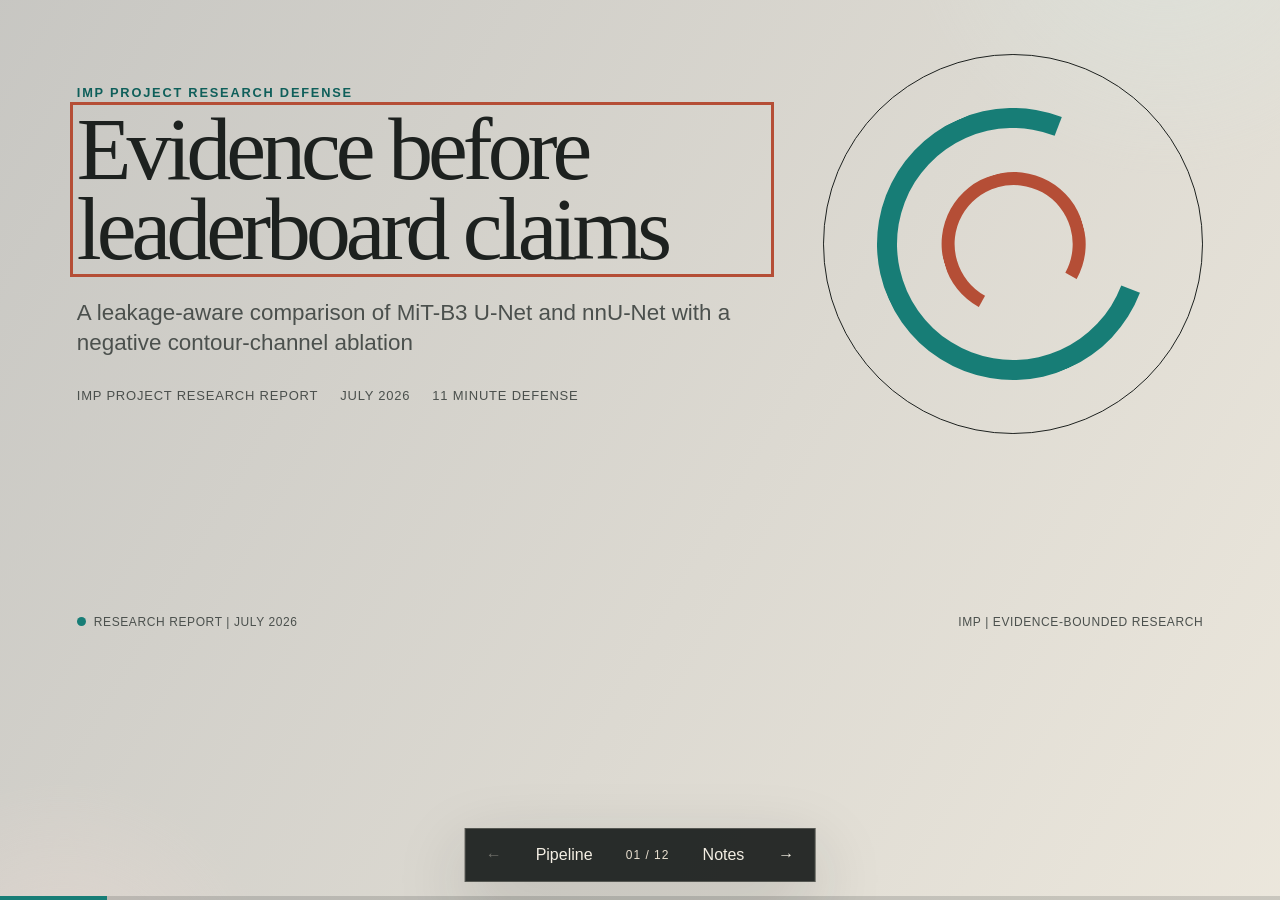
==== outputs/imp-lesion-evidence-defense.html @ 53a2aead "build(deck): package portable presentation" ====
<!doctype html>
<html lang="en">
<head>
  <meta charset="utf-8">
  <meta name="viewport" content="width=device-width, initial-scale=1, viewport-fit=cover">
  <meta name="theme-color" content="#1d211f">
  <meta name="description" content="Interactive evidence-first research defense for robust skin lesion segmentation.">
  <title>Evidence Before Leaderboards</title>
  <style>
:root {
  --ivory: #f4efe4;
  --ivory-deep: #e8dfcf;
  --ink: #1d211f;
  --ink-soft: #4b504d;
  --teal: #177d76;
  --teal-deep: #0f5f5a;
  --teal-pale: #dce9e3;
  --rust: #b54e36;
  --rust-deep: #823522;
  --rust-pale: #f0dcd5;
  --sage: #dde7df;
  --sand: #d8cfbf;
  --line: #c8bfae;
  --white: #fffdf8;
  --shadow: 0 24px 70px rgba(29, 33, 31, 0.18);
  --ease: cubic-bezier(0.22, 1, 0.36, 1);
  --duration: 520ms;
  --headline: Georgia, "Times New Roman", serif;
  --body: "Trebuchet MS", Verdana, sans-serif;
}

* {
  box-sizing: border-box;
}

[hidden] {
  display: none !important;
}

html,
body {
  margin: 0;
  min-height: 100%;
  background: #171a18;
  color: var(--ink);
  font-family: var(--body);
}

body {
  min-height: 100vh;
  overflow: hidden;
}

button,
a {
  font: inherit;
}

button:focus-visible,
a:focus-visible,
[tabindex="-1"]:focus-visible {
  outline: 3px solid var(--rust);
  outline-offset: 4px;
}

.skip-link {
  position: fixed;
  z-index: 100;
  top: 12px;
  left: 12px;
  transform: translateY(-180%);
  padding: 10px 16px;
  background: var(--white);
  color: var(--ink);
  border: 1px solid var(--ink);
}

.skip-link:focus {
  transform: translateY(0);
}

.deck {
  position: relative;
  width: 100vw;
  height: 100vh;
  overflow: hidden;
  background:
    linear-gradient(120deg, rgba(255, 253, 248, 0.76), rgba(244, 239, 228, 0.96)),
    repeating-linear-gradient(0deg, transparent 0 31px, rgba(29, 33, 31, 0.025) 31px 32px);
}

.ambient {
  position: absolute;
  border-radius: 50%;
  filter: blur(1px);
  opacity: 0.42;
  pointer-events: none;
}

.ambient-a {
  width: 42vw;
  height: 42vw;
  top: -28vw;
  right: -12vw;
  background: radial-gradient(circle, var(--teal-pale), transparent 70%);
}

.ambient-b {
  width: 34vw;
  height: 34vw;
  bottom: -24vw;
  left: -12vw;
  background: radial-gradient(circle, var(--rust-pale), transparent 70%);
}

.slides {
  position: absolute;
  inset: 0;
}

.slide {
  position: absolute;
  inset: 0;
  display: grid;
  grid-template-rows: auto 1fr auto;
  gap: clamp(12px, 2vh, 24px);
  padding: clamp(34px, 6vh, 76px) clamp(34px, 6vw, 96px) clamp(76px, 10vh, 112px);
  opacity: 0;
  visibility: hidden;
  transform: translate3d(4.5%, 0, 0) scale(0.988);
  transition:
    opacity calc(var(--duration) * 0.8) ease,
    transform var(--duration) var(--ease),
    visibility 0s linear var(--duration);
  pointer-events: none;
}

.slide.is-before {
  transform: translate3d(-4.5%, 0, 0) scale(0.988);
}

.slide.is-active {
  opacity: 1;
  visibility: visible;
  transform: translate3d(0, 0, 0) scale(1);
  transition-delay: 0s;
  pointer-events: auto;
}

.slide.is-focus-entry .detail-stage {
  animation: focus-in var(--duration) var(--ease) both;
}

@keyframes focus-in {
  from {
    opacity: 0;
    transform: translate3d(var(--focus-offset, -18%), 6%, 0) scale(0.68);
    transform-origin: var(--focus-origin, 15% 50%);
  }
  to {
    opacity: 1;
    transform: none;
  }
}

.slide-header {
  display: grid;
  grid-template-columns: minmax(0, 1fr) auto;
  align-items: start;
  gap: 32px;
  border-top: 2px solid var(--ink);
  padding-top: 12px;
}

.kicker {
  margin: 0 0 9px;
  color: var(--teal-deep);
  font-size: clamp(11px, 1vw, 15px);
  font-weight: 800;
  letter-spacing: 0.14em;
  text-transform: uppercase;
}

.slide-title {
  margin: 0;
  max-width: 1040px;
  font-family: var(--headline);
  font-size: clamp(31px, 4.15vw, 62px);
  font-weight: 500;
  line-height: 0.99;
  letter-spacing: -0.035em;
  text-wrap: balance;
}

.slide-number {
  color: var(--ink-soft);
  font-family: var(--headline);
  font-size: 18px;
  font-style: italic;
}

.slide-content {
  min-height: 0;
  display: grid;
  align-items: center;
}

.claim {
  margin: 0;
  max-width: 960px;
  font-family: var(--headline);
  font-size: clamp(21px, 2.3vw, 34px);
  line-height: 1.24;
  text-wrap: balance;
}

.body-list {
  display: grid;
  gap: 12px;
  margin: 24px 0 0;
  padding: 0;
  list-style: none;
  max-width: 980px;
}

.body-list li {
  position: relative;
  padding-left: 25px;
  color: var(--ink-soft);
  font-size: clamp(15px, 1.42vw, 21px);
  line-height: 1.38;
}

.body-list li::before {
  content: "";
  position: absolute;
  left: 0;
  top: 0.62em;
  width: 13px;
  height: 2px;
  background: var(--teal);
}

.slide-footer {
  display: flex;
  align-items: center;
  justify-content: space-between;
  gap: 24px;
  min-height: 28px;
  color: var(--ink-soft);
  font-size: 12px;
  letter-spacing: 0.05em;
  text-transform: uppercase;
}

.evidence-label {
  display: inline-flex;
  gap: 8px;
  align-items: center;
}

.evidence-label::before {
  content: "";
  width: 9px;
  height: 9px;
  background: var(--teal);
  border-radius: 50%;
}

.non-clinical {
  color: var(--rust-deep);
  font-weight: 800;
}

.split-layout {
  display: grid;
  grid-template-columns: minmax(0, 0.9fr) minmax(380px, 1.1fr);
  gap: clamp(28px, 5vw, 76px);
  align-items: center;
  min-height: 0;
}

.metric-grid {
  display: grid;
  grid-template-columns: repeat(2, minmax(0, 1fr));
  gap: 13px 24px;
}

.metric {
  border-top: 1px solid var(--line);
  padding-top: 10px;
}

.metric-value {
  display: block;
  font-family: var(--headline);
  font-size: clamp(34px, 4.6vw, 68px);
  line-height: 1;
  letter-spacing: -0.04em;
}

.metric-label {
  display: block;
  margin-top: 6px;
  color: var(--ink-soft);
  font-size: 13px;
  line-height: 1.2;
}

.metric.metric-negative .metric-value,
.metric.metric-negative .metric-label {
  color: var(--rust-deep);
}

.title-stage {
  display: grid;
  grid-template-columns: 1fr minmax(280px, 0.55fr);
  gap: 56px;
  align-items: center;
}

.title-lockup h1 {
  margin: 0;
  max-width: 900px;
  font-family: var(--headline);
  font-size: clamp(50px, 7vw, 104px);
  font-weight: 500;
  line-height: 0.9;
  letter-spacing: -0.055em;
  text-wrap: balance;
}

.title-lockup .title-subtitle {
  max-width: 780px;
  margin: 28px 0 0;
  color: var(--ink-soft);
  font-size: clamp(17px, 1.75vw, 25px);
  line-height: 1.35;
}

.title-mark {
  position: relative;
  aspect-ratio: 1;
  border: 1px solid var(--ink);
  border-radius: 50%;
}

.title-mark::before,
.title-mark::after {
  content: "";
  position: absolute;
  inset: 14%;
  border: 20px solid var(--teal);
  border-right-color: transparent;
  border-radius: 50%;
  transform: rotate(-24deg);
}

.title-mark::after {
  inset: 31%;
  border-width: 13px;
  border-color: var(--rust) transparent var(--rust) var(--rust);
  transform: rotate(74deg);
}

.title-meta {
  margin-top: 30px;
  display: flex;
  gap: 22px;
  color: var(--ink-soft);
  font-size: 13px;
  letter-spacing: 0.06em;
  text-transform: uppercase;
}

.contamination-stage {
  display: grid;
  grid-template-columns: minmax(0, 1fr) minmax(360px, 0.8fr);
  gap: 60px;
  align-items: center;
}

.contamination-map {
  position: relative;
  min-height: 290px;
  border: 1px solid var(--line);
  background:
    linear-gradient(135deg, transparent 48%, var(--rust) 48% 51%, transparent 51%),
    rgba(255, 253, 248, 0.45);
}

.contamination-map span {
  position: absolute;
  padding: 8px 12px;
  background: var(--rust-pale);
  color: var(--rust-deep);
  font-size: 13px;
  font-weight: 800;
}

.contamination-map span:nth-child(1) { top: 14%; left: 9%; }
.contamination-map span:nth-child(2) { top: 44%; left: 61%; }
.contamination-map span:nth-child(3) { top: 72%; left: 27%; }

.question-stage {
  display: grid;
  grid-template-columns: 1fr 1fr;
  gap: 48px;
  align-items: stretch;
}

.question-column {
  padding: 26px 0;
  border-top: 5px solid var(--teal);
  border-bottom: 1px solid var(--line);
}

.question-column:last-child {
  border-top-color: var(--rust);
}

.question-index {
  display: block;
  margin-bottom: 18px;
  font-family: var(--headline);
  font-size: 42px;
  font-style: italic;
}

.question-column p {
  margin: 0;
  font-family: var(--headline);
  font-size: clamp(22px, 2.3vw, 34px);
  line-height: 1.25;
}

.pipeline-stage {
  display: grid;
  align-content: center;
  gap: 36px;
}

.pipeline-intro {
  display: flex;
  justify-content: space-between;
  gap: 30px;
  align-items: end;
}

.pipeline-intro .claim {
  max-width: 850px;
}

.pipeline-hint {
  color: var(--ink-soft);
  font-size: 13px;
  white-space: nowrap;
}

.pipeline-nodes,
.pipeline-breadcrumb {
  display: grid;
  grid-template-columns: repeat(6, minmax(0, 1fr));
  align-items: stretch;
  gap: 0;
}

.pipeline-node,
.breadcrumb-node {
  position: relative;
  min-height: 136px;
  padding: 22px 17px;
  border: 0;
  border-top: 2px solid var(--ink);
  border-bottom: 1px solid var(--line);
  background: transparent;
  color: var(--ink);
  text-align: left;
  cursor: pointer;
  transition: background 220ms ease, color 220ms ease, transform 220ms var(--ease);
}

.pipeline-node:not(:last-child)::after,
.breadcrumb-node:not(:last-child)::after {
  content: "→";
  position: absolute;
  right: -10px;
  top: 50%;
  z-index: 2;
  transform: translateY(-50%);
  width: 20px;
  text-align: center;
  color: var(--ink-soft);
}

.pipeline-node:hover,
.pipeline-node:focus-visible {
  z-index: 3;
  background: var(--ink);
  color: var(--ivory);
  transform: translateY(-7px);
}

.node-index {
  display: block;
  margin-bottom: 26px;
  font-family: var(--headline);
  font-size: 18px;
  font-style: italic;
}

.node-label {
  display: block;
  font-size: clamp(13px, 1.2vw, 17px);
  font-weight: 800;
  line-height: 1.12;
}

.detail-stage {
  display: grid;
  grid-template-rows: auto 1fr;
  gap: 26px;
  min-height: 0;
}

.pipeline-breadcrumb {
  border-bottom: 1px solid var(--line);
}

.breadcrumb-node {
  min-height: 54px;
  padding: 10px 9px;
  border: 0;
  color: var(--ink-soft);
  font-size: 11px;
  font-weight: 700;
  cursor: default;
}

.breadcrumb-node.is-current {
  background: var(--ink);
  color: var(--ivory);
}

.back-pipeline {
  position: absolute;
  right: clamp(34px, 6vw, 96px);
  bottom: clamp(75px, 9vh, 102px);
  z-index: 5;
  padding: 9px 13px;
  border: 1px solid var(--ink);
  background: var(--ivory);
  color: var(--ink);
  cursor: pointer;
}

.back-pipeline:hover {
  background: var(--ink);
  color: var(--ivory);
}

.system-comparison {
  display: grid;
  grid-template-columns: 1fr 1fr;
  gap: 38px;
}

.system-lane {
  padding: 24px 0;
  border-top: 4px solid var(--teal);
}

.system-lane:last-child {
  border-top-color: var(--ink);
}

.system-lane h3 {
  margin: 0 0 17px;
  font-family: var(--headline);
  font-size: clamp(25px, 2.5vw, 37px);
  font-weight: 500;
}

.system-lane p {
  margin: 0;
  color: var(--ink-soft);
  font-size: clamp(15px, 1.35vw, 20px);
  line-height: 1.42;
}

.comparison-bars {
  display: grid;
  gap: 18px;
}

.comparison-row {
  display: grid;
  grid-template-columns: 170px 1fr 84px;
  gap: 16px;
  align-items: center;
}

.comparison-label,
.comparison-value {
  font-size: 14px;
  font-weight: 800;
}

.comparison-value {
  text-align: right;
  font-family: var(--headline);
  font-size: 24px;
}

.bar-track {
  height: 18px;
  background: var(--ivory-deep);
}

.bar-fill {
  height: 100%;
  background: var(--teal);
}

.bar-fill.is-dark {
  background: var(--ink);
}

.ablation-lanes {
  display: grid;
  grid-template-columns: 1fr 1fr;
  gap: 38px;
}

.ablation-lane {
  position: relative;
  min-height: 210px;
  padding: 26px;
  border: 1px solid var(--line);
  background: rgba(255, 253, 248, 0.44);
}

.ablation-lane.candidate {
  border-color: var(--rust);
}

.ablation-lane .channel {
  display: inline-block;
  margin: 8px 6px 0 0;
  padding: 8px 11px;
  background: var(--sage);
  font-size: 12px;
  font-weight: 800;
}

.ablation-lane.candidate .channel:last-child {
  background: var(--rust-pale);
  color: var(--rust-deep);
}

.figure-stage {
  display: grid;
  grid-template-columns: minmax(0, 1.35fr) minmax(320px, 0.65fr);
  gap: 40px;
  align-items: center;
  min-height: 0;
}

.figure-stage img {
  width: 100%;
  max-height: 49vh;
  object-fit: contain;
  background: #fff;
  border: 1px solid var(--line);
}

.figure-caption {
  display: grid;
  gap: 18px;
}

.figure-caption .claim {
  font-size: clamp(20px, 2vw, 30px);
}

.demo-stage img {
  max-height: 47vh;
}

.demo-action {
  display: inline-flex;
  align-items: center;
  justify-content: center;
  width: fit-content;
  margin-top: 10px;
  padding: 13px 18px;
  border: 1px solid var(--ink);
  background: var(--ink);
  color: var(--ivory);
  text-decoration: none;
  font-weight: 800;
}

.demo-action:hover {
  background: var(--teal-deep);
}

.hash-chain {
  display: grid;
  grid-template-columns: repeat(4, 1fr);
  gap: 18px;
  align-items: center;
}

.hash-step {
  position: relative;
  min-height: 125px;
  padding: 20px 16px;
  border-top: 4px solid var(--teal);
  background: rgba(255, 253, 248, 0.52);
}

.hash-step:not(:last-child)::after {
  content: "→";
  position: absolute;
  top: 43%;
  right: -18px;
  z-index: 2;
  font-size: 24px;
}

.hash-step strong {
  display: block;
  margin-bottom: 10px;
  font-family: var(--headline);
  font-size: 22px;
}

.hash-step span {
  color: var(--ink-soft);
  font-size: 13px;
  line-height: 1.35;
}

.conclusion-stage {
  display: grid;
  grid-template-columns: 1.1fr 0.9fr;
  gap: 60px;
  align-items: center;
}

.conclusion-stage .claim {
  font-size: clamp(28px, 3.7vw, 54px);
  line-height: 1.1;
}

.takeaway-list {
  border-left: 5px solid var(--rust);
  padding-left: 28px;
}

.takeaway-list li::before {
  background: var(--rust);
}

.controls {
  position: fixed;
  z-index: 30;
  left: 50%;
  bottom: 18px;
  transform: translateX(-50%);
  display: flex;
  align-items: center;
  gap: 8px;
  padding: 7px;
  border: 1px solid rgba(244, 239, 228, 0.22);
  background: rgba(29, 33, 31, 0.94);
  box-shadow: var(--shadow);
}

.control-button {
  min-width: 42px;
  min-height: 38px;
  border: 1px solid transparent;
  background: transparent;
  color: var(--ivory);
  cursor: pointer;
}

.control-button-wide {
  padding-inline: 12px;
}

.control-button:hover:not(:disabled),
.control-button:focus-visible {
  border-color: var(--ivory);
}

.control-button:disabled {
  opacity: 0.34;
  cursor: not-allowed;
}

.counter {
  min-width: 68px;
  color: var(--ivory-deep);
  text-align: center;
  font-size: 12px;
  letter-spacing: 0.08em;
}

.progress {
  position: fixed;
  z-index: 31;
  left: 0;
  right: 0;
  bottom: 0;
  height: 4px;
  background: rgba(29, 33, 31, 0.16);
}

.progress span {
  display: block;
  width: 0;
  height: 100%;
  background: var(--teal);
  transition: width 320ms var(--ease);
}

.notes-panel {
  position: fixed;
  z-index: 60;
  top: 0;
  right: 0;
  width: min(430px, 92vw);
  height: 100vh;
  overflow: auto;
  padding: 24px 28px;
  background: var(--ink);
  color: var(--ivory);
  box-shadow: -28px 0 70px rgba(0, 0, 0, 0.3);
}

.notes-header {
  display: flex;
  justify-content: space-between;
  align-items: center;
  padding-bottom: 16px;
  border-bottom: 1px solid rgba(244, 239, 228, 0.3);
  font-family: var(--headline);
  font-size: 24px;
}

.notes-header button {
  border: 1px solid var(--ivory);
  background: transparent;
  color: var(--ivory);
  padding: 7px 10px;
  cursor: pointer;
}

.notes-panel ol {
  display: grid;
  gap: 14px;
  padding-left: 21px;
  font-size: 16px;
  line-height: 1.48;
}

.load-error {
  position: fixed;
  z-index: 100;
  inset: 50% auto auto 50%;
  transform: translate(-50%, -50%);
  display: grid;
  gap: 8px;
  width: min(520px, 88vw);
  padding: 28px;
  border: 2px solid var(--rust);
  background: var(--ivory);
  box-shadow: var(--shadow);
}

@media (max-width: 860px) {
  body {
    overflow: auto;
  }

  .deck {
    min-height: 100svh;
    height: auto;
  }

  .slides {
    position: relative;
    min-height: 100svh;
  }

  .slide {
    position: absolute;
    min-height: 100svh;
    overflow-y: auto;
    padding: 24px 22px 96px;
  }

  .slide-header {
    grid-template-columns: 1fr;
    gap: 8px;
  }

  .slide-number {
    display: none;
  }

  .slide-title {
    font-size: clamp(30px, 9vw, 47px);
  }

  .split-layout,
  .title-stage,
  .contamination-stage,
  .question-stage,
  .figure-stage,
  .conclusion-stage {
    grid-template-columns: 1fr;
    gap: 25px;
  }

  .title-mark {
    display: none;
  }

  .title-lockup h1 {
    font-size: clamp(48px, 15vw, 76px);
  }

  .title-meta {
    flex-wrap: wrap;
  }

  .metric-grid {
    grid-template-columns: 1fr 1fr;
  }

  .pipeline-nodes {
    grid-template-columns: 1fr 1fr;
    gap: 10px;
  }

  .pipeline-node {
    min-height: 108px;
    border: 1px solid var(--line);
  }

  .pipeline-node::after,
  .breadcrumb-node::after {
    display: none;
  }

  .pipeline-intro {
    display: block;
  }

  .pipeline-hint {
    margin-top: 12px;
    white-space: normal;
  }

  .pipeline-breadcrumb {
    grid-template-columns: repeat(3, 1fr);
  }

  .breadcrumb-node {
    border-bottom: 1px solid var(--line);
  }

  .system-comparison,
  .ablation-lanes,
  .hash-chain {
    grid-template-columns: 1fr;
    gap: 16px;
  }

  .hash-step::after {
    display: none;
  }

  .figure-stage img,
  .demo-stage img {
    max-height: 38vh;
  }

  .back-pipeline {
    position: static;
    width: fit-content;
    margin-top: 12px;
  }

  .slide-footer {
    align-items: start;
    flex-direction: column;
    gap: 7px;
  }

  .controls {
    width: calc(100vw - 24px);
    justify-content: space-between;
  }
}

@media (max-height: 700px) and (min-width: 861px) {
  .slide {
    padding-top: 28px;
    padding-bottom: 82px;
  }

  .slide-title {
    font-size: clamp(29px, 3.6vw, 50px);
  }

  .figure-stage img,
  .demo-stage img {
    max-height: 43vh;
  }
}

@media (prefers-reduced-motion: reduce) {
  *,
  *::before,
  *::after {
    scroll-behavior: auto !important;
    animation-duration: 1ms !important;
    animation-iteration-count: 1 !important;
    transition-duration: 1ms !important;
  }

  .slide,
  .slide.is-before {
    transform: none;
  }
}

@media print {
  body {
    overflow: visible;
    background: white;
  }

  .deck,
  .slides {
    position: static;
    width: auto;
    height: auto;
    overflow: visible;
  }

  .slide,
  .slide.is-active,
  .slide.is-before {
    position: relative;
    width: 13.333in;
    height: 7.5in;
    page-break-after: always;
    opacity: 1;
    visibility: visible;
    transform: none;
    pointer-events: auto;
  }

  .controls,
  .progress,
  .notes-panel,
  .back-pipeline,
  .ambient {
    display: none !important;
  }
}

</style>
</head>
<body>
  <a class="skip-link" href="#deck">Skip to presentation</a>
  <main id="deck" class="deck" aria-live="polite" aria-busy="true">
    <div class="ambient ambient-a" aria-hidden="true"></div>
    <div class="ambient ambient-b" aria-hidden="true"></div>
    <div id="slides" class="slides"></div>

    <nav class="controls" aria-label="Presentation controls">
      <button id="previous" class="control-button" type="button" aria-label="Previous slide">←</button>
      <button id="pipeline" class="control-button control-button-wide" type="button">Pipeline</button>
      <span id="counter" class="counter" aria-label="Current slide">01 / 12</span>
      <button id="notes-toggle" class="control-button control-button-wide" type="button" aria-expanded="false">Notes</button>
      <button id="next" class="control-button" type="button" aria-label="Next slide">→</button>
    </nav>

    <div class="progress" aria-hidden="true"><span id="progress-bar"></span></div>
  </main>

  <aside id="notes-panel" class="notes-panel" aria-label="Speaker notes" hidden>
    <div class="notes-header">
      <span>Speaker notes</span>
      <button id="notes-close" type="button">Close</button>
    </div>
    <ol id="notes-list"></ol>
  </aside>

  <div id="load-error" class="load-error" role="alert" hidden>
    <strong>Deck could not load.</strong>
    <span>Serve this directory over HTTP so the evidence contract can be read.</span>
  </div>

  <script>
"use strict";

const state = {
  content: null,
  slides: [],
  currentIndex: 0,
  notesOpen: false,
  focusNode: null,
};

const slidesRoot = document.getElementById("slides");
const deckRoot = document.getElementById("deck");
const previousButton = document.getElementById("previous");
const nextButton = document.getElementById("next");
const pipelineButton = document.getElementById("pipeline");
const notesToggle = document.getElementById("notes-toggle");
const notesClose = document.getElementById("notes-close");
const notesPanel = document.getElementById("notes-panel");
const notesList = document.getElementById("notes-list");
const counter = document.getElementById("counter");
const progressBar = document.getElementById("progress-bar");
const loadError = document.getElementById("load-error");

function element(tag, className, text) {
  const node = document.createElement(tag);
  if (className) node.className = className;
  if (text !== undefined) node.textContent = text;
  return node;
}

function appendBodyList(parent, items, className = "body-list") {
  const list = element("ul", className);
  for (const item of items || []) {
    list.append(element("li", "", item));
  }
  parent.append(list);
  return list;
}

function appendClaimAndBody(parent, slideData) {
  parent.append(element("p", "claim", slideData.claim));
  appendBodyList(parent, slideData.body);
}

function metricTone(value) {
  return String(value).startsWith("-") ? " metric-negative" : "";
}

function createMetricGrid(metrics) {
  const grid = element("div", "metric-grid");
  for (const metric of metrics || []) {
    const item = element("div", `metric${metricTone(metric.value)}`);
    item.append(element("span", "metric-value", metric.value));
    item.append(element("span", "metric-label", metric.label));
    grid.append(item);
  }
  return grid;
}

function createHeader(slideData, index) {
  const header = element("header", "slide-header");
  const titleGroup = element("div", "");
  titleGroup.append(element("p", "kicker", slideData.kicker));
  const title = element("h2", "slide-title", slideData.title);
  title.id = `${slideData.id}-title`;
  title.tabIndex = -1;
  titleGroup.append(title);
  header.append(titleGroup);
  header.append(element("span", "slide-number", String(index + 1).padStart(2, "0")));
  return header;
}

function createFooter(slideData) {
  const footer = element("footer", "slide-footer");
  footer.append(element("span", "evidence-label", slideData.evidence_label));
  const notice = slideData.id === "s10-demo"
    ? state.content.meta.non_clinical_notice
    : "IMP | evidence-bounded research";
  footer.append(element("span", slideData.id === "s10-demo" ? "non-clinical" : "", notice));
  return footer;
}

function pipelineCurrentIds(slideId) {
  const direct = state.content.pipeline
    .filter((node) => node.target === slideId)
    .map((node) => node.id);
  if (slideId === "s09-negative-result") return ["loop206-ablation"];
  return direct;
}

function createBreadcrumb(slideId) {
  const currentIds = new Set(pipelineCurrentIds(slideId));
  const breadcrumb = element("div", "pipeline-breadcrumb");
  breadcrumb.setAttribute("aria-label", "Pipeline position");
  state.content.pipeline.forEach((node, index) => {
    const item = element(
      "span",
      `breadcrumb-node${currentIds.has(node.id) ? " is-current" : ""}`,
      `${String(index + 1).padStart(2, "0")} ${node.label}`,
    );
    breadcrumb.append(item);
  });
  return breadcrumb;
}

function createBackButton() {
  const button = element("button", "back-pipeline", "Back to Pipeline");
  button.type = "button";
  button.addEventListener("click", () => goToId("s04-pipeline"));
  return button;
}

function createTitleStage(slideData) {
  const stage = element("div", "title-stage");
  const lockup = element("div", "title-lockup");
  lockup.append(element("p", "kicker", slideData.kicker));
  const title = element("h1", "", slideData.title);
  title.id = `${slideData.id}-title`;
  title.tabIndex = -1;
  lockup.append(title);
  lockup.append(element("p", "title-subtitle", state.content.meta.subtitle));
  const meta = element("div", "title-meta");
  meta.append(element("span", "", state.content.meta.author));
  meta.append(element("span", "", state.content.meta.date));
  meta.append(element("span", "", `${state.content.meta.duration_minutes} minute defense`));
  lockup.append(meta);
  stage.append(lockup);
  stage.append(element("div", "title-mark"));
  return stage;
}

function createContaminationStage(slideData) {
  const stage = element("div", "contamination-stage");
  const copy = element("div", "");
  appendClaimAndBody(copy, slideData);
  copy.append(createMetricGrid(slideData.metrics));
  const map = element("div", "contamination-map");
  map.setAttribute("aria-label", "Legacy split boundaries crossed by identities");
  map.append(element("span", "", "patient A"));
  map.append(element("span", "", "patient B"));
  map.append(element("span", "", "patient C"));
  stage.append(copy, map);
  return stage;
}

function createQuestionStage(slideData) {
  const stage = element("div", "question-stage");
  const questions = [slideData.body[0], slideData.body[1]];
  questions.forEach((question, index) => {
    const column = element("section", "question-column");
    column.append(element("span", "question-index", `0${index + 1}`));
    column.append(element("p", "", question.replace(/^RQ\d:\s*/, "")));
    stage.append(column);
  });
  return stage;
}

function createPipelineStage(slideData) {
  const stage = element("div", "pipeline-stage");
  const intro = element("div", "pipeline-intro");
  intro.append(element("p", "claim", slideData.claim));
  intro.append(element("span", "pipeline-hint", "Click a module | Esc returns here"));
  stage.append(intro);

  const nodes = element("div", "pipeline-nodes");
  state.content.pipeline.forEach((node, index) => {
    const button = element("button", "pipeline-node");
    button.type = "button";
    button.dataset.target = node.target;
    button.dataset.node = node.id;
    button.setAttribute("aria-label", `Open ${node.label} detail`);
    button.append(element("span", "node-index", String(index + 1).padStart(2, "0")));
    button.append(element("span", "node-label", node.label));
    button.addEventListener("click", () => {
      state.focusNode = node.id;
      goToId(node.target, { focusNode: node.id });
    });
    nodes.append(button);
  });
  stage.append(nodes);
  return stage;
}

function createDataStage(slideData) {
  const stage = element("div", "split-layout");
  const copy = element("div", "");
  appendClaimAndBody(copy, slideData);
  stage.append(copy, createMetricGrid(slideData.metrics));
  return stage;
}

function createModelsStage(slideData) {
  const stage = element("div", "detail-stage");
  stage.append(createBreadcrumb(slideData.id));
  const comparison = element("div", "system-comparison");
  const systems = [
    {
      title: "IMP - MiT-B3 U-Net",
      text: "384x384 | CLAHE + percentile stretch + median filter | fixed U-Net decoder",
    },
    {
      title: "nnU-Net v2",
      text: "256x256 | raw RGB | self-configuring plans, augmentation, loss, and inference",
    },
  ];
  systems.forEach((system) => {
    const lane = element("section", "system-lane");
    lane.append(element("h3", "", system.title));
    lane.append(element("p", "", system.text));
    comparison.append(lane);
  });
  stage.append(comparison);
  return stage;
}

function createValidationStage(slideData) {
  const stage = element("div", "detail-stage");
  stage.append(createBreadcrumb(slideData.id));
  const layout = element("div", "split-layout");
  const copy = element("div", "");
  appendClaimAndBody(copy, slideData);
  const bars = element("div", "comparison-bars");
  const rows = [
    ["MiT-B3 Dice", 0.8959, false],
    ["nnU-Net Dice", 0.9019, true],
    ["MiT-B3 BF1", 0.4145, false],
    ["nnU-Net BF1", 0.4369, true],
  ];
  rows.forEach(([label, value, dark]) => {
    const row = element("div", "comparison-row");
    row.append(element("span", "comparison-label", label));
    const track = element("div", "bar-track");
    const fill = element("div", `bar-fill${dark ? " is-dark" : ""}`);
    fill.style.width = `${Math.max(12, Number(value) * 100)}%`;
    track.append(fill);
    row.append(track, element("span", "comparison-value", Number(value).toFixed(4)));
    bars.append(row);
  });
  layout.append(copy, bars);
  stage.append(layout);
  return stage;
}

function createAblationStage(slideData) {
  const stage = element("div", "detail-stage");
  stage.append(createBreadcrumb(slideData.id));
  const layout = element("div", "split-layout");
  const copy = element("div", "");
  appendClaimAndBody(copy, slideData);
  const lanes = element("div", "ablation-lanes");
  const specs = [
    ["Zero-channel control", ["R", "G", "B", "0"], false],
    ["Contour-channel candidate", ["R", "G", "B", "locked contour"], true],
  ];
  specs.forEach(([label, channels, candidate]) => {
    const lane = element("section", `ablation-lane${candidate ? " candidate" : ""}`);
    lane.append(element("h3", "", label));
    for (const channel of channels) lane.append(element("span", "channel", channel));
    lanes.append(lane);
  });
  layout.append(copy, lanes);
  stage.append(layout);
  return stage;
}

function createNegativeStage(slideData) {
  const stage = element("div", "detail-stage");
  stage.append(createBreadcrumb(slideData.id));
  const figure = element("div", "figure-stage");
  const image = element("img", "");
  image.src = "[data-uri]";
  image.alt = "Loop206 candidate-minus-control robust Dice and boundary F1 deltas with conditional confidence intervals";
  const caption = element("div", "figure-caption");
  appendClaimAndBody(caption, slideData);
  figure.append(image, caption);
  stage.append(figure);
  return stage;
}

function safeDemoUrl() {
  const configured = new URLSearchParams(window.location.search).get("demo")
    || state.content.meta.default_demo_url;
  try {
    const url = new URL(configured);
    if (!new Set(["http:", "https:"]).has(url.protocol)) throw new Error("unsupported protocol");
    return url.href;
  } catch (_error) {
    return state.content.meta.default_demo_url;
  }
}

function createDemoStage(slideData) {
  const stage = element("div", "detail-stage");
  stage.append(createBreadcrumb(slideData.id));
  const figure = element("div", "figure-stage demo-stage");
  const image = element("img", "");
  image.src = "[data-uri]";
  image.alt = "Three authorized train-screen fixed-cache comparisons showing image, two masks, disagreement, and provider-bound ground truth";
  const caption = element("div", "figure-caption");
  caption.append(element("p", "claim", slideData.claim));
  appendBodyList(caption, slideData.body);
  const link = element("a", "demo-action", "Open evidence workbench ↗");
  link.href = safeDemoUrl();
  link.target = "_blank";
  link.rel = "noopener noreferrer";
  caption.append(link);
  figure.append(image, caption);
  stage.append(figure);
  return stage;
}

function createReproducibilityStage(slideData) {
  const stage = element("div", "split-layout");
  const copy = element("div", "");
  appendClaimAndBody(copy, slideData);
  const chain = element("div", "hash-chain");
  const steps = [
    ["Source reports", "Registry paths + SHA-256"],
    ["Evidence registry", "Classes + metric contracts"],
    ["Paper and demo", "Shared labels and values"],
    ["Clean CI", "Tables + audit + PDF"],
  ];
  steps.forEach(([title, text]) => {
    const step = element("div", "hash-step");
    step.append(element("strong", "", title), element("span", "", text));
    chain.append(step);
  });
  stage.append(copy, chain);
  return stage;
}

function createConclusionStage(slideData) {
  const stage = element("div", "conclusion-stage");
  stage.append(element("p", "claim", slideData.claim));
  appendBodyList(stage, slideData.body, "body-list takeaway-list");
  return stage;
}

function createGenericStage(slideData) {
  const stage = element("div", "split-layout");
  const copy = element("div", "");
  appendClaimAndBody(copy, slideData);
  stage.append(copy);
  if (slideData.metrics) stage.append(createMetricGrid(slideData.metrics));
  return stage;
}

function createStage(slideData) {
  const makers = {
    title: createTitleStage,
    contamination: createContaminationStage,
    questions: createQuestionStage,
    pipeline: createPipelineStage,
    data: createDataStage,
    models: createModelsStage,
    validation: createValidationStage,
    ablation: createAblationStage,
    "loop206-delta": createNegativeStage,
    "qualitative-demo": createDemoStage,
    reproducibility: createReproducibilityStage,
    conclusion: createConclusionStage,
  };
  return (makers[slideData.visual] || createGenericStage)(slideData);
}

function renderSlides() {
  slidesRoot.replaceChildren();
  state.slides = state.content.slides.map((slideData, index) => {
    const article = element("article", "slide");
    article.id = slideData.id;
    article.dataset.index = String(index);
    article.setAttribute("aria-labelledby", `${slideData.id}-title`);
    article.setAttribute("aria-hidden", "true");

    if (slideData.visual !== "title") article.append(createHeader(slideData, index));
    const content = element("div", "slide-content");
    const stage = createStage(slideData);
    content.append(stage);
    article.append(content, createFooter(slideData));

    if (["s05-data", "s06-models", "s07-validation", "s08-ablation-design", "s09-negative-result", "s10-demo"].includes(slideData.id)) {
      article.append(createBackButton());
    }

    slidesRoot.append(article);
    return article;
  });
}

function indexForId(id) {
  return state.content.slides.findIndex((slide) => slide.id === id);
}

function currentData() {
  return state.content.slides[state.currentIndex];
}

function updateNotes() {
  notesList.replaceChildren();
  for (const note of currentData().notes) notesList.append(element("li", "", note));
}

function setNotesOpen(open) {
  state.notesOpen = open;
  notesPanel.hidden = !open;
  notesToggle.setAttribute("aria-expanded", String(open));
  if (open) updateNotes();
}

function goToId(id, options = {}) {
  const targetIndex = indexForId(id);
  if (targetIndex >= 0) showSlide(targetIndex, options);
}

function showSlide(targetIndex, options = {}) {
  const bounded = Math.max(0, Math.min(targetIndex, state.slides.length - 1));
  const oldIndex = state.currentIndex;
  const direction = bounded >= oldIndex ? 1 : -1;
  state.currentIndex = bounded;

  state.slides.forEach((slide, index) => {
    slide.classList.toggle("is-active", index === bounded);
    slide.classList.toggle("is-before", index < bounded);
    slide.classList.remove("is-focus-entry");
    slide.setAttribute("aria-hidden", String(index !== bounded));
  });

  const active = state.slides[bounded];
  if (options.focusNode) {
    active.classList.add("is-focus-entry");
    const nodeIndex = state.content.pipeline.findIndex((node) => node.id === options.focusNode);
    active.style.setProperty("--focus-origin", `${Math.max(5, nodeIndex * 17 + 8)}% 55%`);
    active.style.setProperty("--focus-offset", `${(nodeIndex - 2.5) * 7}%`);
  }

  previousButton.disabled = bounded === 0;
  nextButton.disabled = bounded === state.slides.length - 1;
  counter.textContent = `${String(bounded + 1).padStart(2, "0")} / ${String(state.slides.length).padStart(2, "0")}`;
  progressBar.style.width = `${((bounded + 1) / state.slides.length) * 100}%`;
  updateNotes();

  const id = currentData().id;
  if (window.location.hash !== `#${id}`) history.pushState(null, "", `#${id}`);
  const title = active.querySelector("h1, h2");
  window.setTimeout(() => title?.focus({ preventScroll: true }), 30);
  document.title = `${currentData().title} | Evidence Before Leaderboards`;
  window.dispatchEvent(new CustomEvent("deck:slidechange", { detail: { id, index: bounded, direction } }));
}

function handleKey(event) {
  if (event.defaultPrevented || event.altKey || event.ctrlKey || event.metaKey) return;
  if (event.target instanceof HTMLAnchorElement || event.target instanceof HTMLButtonElement) {
    if (event.key === "Enter" || event.key === " ") return;
  }
  if (event.key === "ArrowRight" || event.key === "PageDown") {
    event.preventDefault();
    showSlide(state.currentIndex + 1);
  } else if (event.key === "ArrowLeft" || event.key === "PageUp") {
    event.preventDefault();
    showSlide(state.currentIndex - 1);
  } else if (event.key === "Home") {
    event.preventDefault();
    showSlide(0);
  } else if (event.key === "End") {
    event.preventDefault();
    showSlide(state.slides.length - 1);
  } else if (event.key === "Escape") {
    event.preventDefault();
    if (state.notesOpen) setNotesOpen(false);
    else goToId("s04-pipeline");
  } else if (event.key.toLowerCase() === "n") {
    event.preventDefault();
    setNotesOpen(!state.notesOpen);
  } else if (event.key.toLowerCase() === "f") {
    event.preventDefault();
    if (!document.fullscreenElement) deckRoot.requestFullscreen?.();
    else document.exitFullscreen?.();
  }
}

function bindControls() {
  previousButton.addEventListener("click", () => showSlide(state.currentIndex - 1));
  nextButton.addEventListener("click", () => showSlide(state.currentIndex + 1));
  pipelineButton.addEventListener("click", () => goToId("s04-pipeline"));
  notesToggle.addEventListener("click", () => setNotesOpen(!state.notesOpen));
  notesClose.addEventListener("click", () => setNotesOpen(false));
  document.addEventListener("keydown", handleKey);
  window.addEventListener("hashchange", () => {
    const target = window.location.hash.slice(1);
    const index = indexForId(target);
    if (index >= 0 && index !== state.currentIndex) showSlide(index);
  });
}

async function initialize() {
  try {
    const response = await fetch("[data-uri]", { cache: "no-store" });
    if (!response.ok) throw new Error(`content request failed: ${response.status}`);
    state.content = await response.json();
    renderSlides();
    bindControls();
    const hashIndex = indexForId(window.location.hash.slice(1));
    state.currentIndex = hashIndex >= 0 ? hashIndex : 0;
    showSlide(state.currentIndex);
    deckRoot.setAttribute("aria-busy", "false");
    window.__deck = {
      goToId,
      currentId: () => currentData().id,
      slideCount: () => state.slides.length,
      pipelineTargets: () => state.content.pipeline.map((node) => node.target),
    };
  } catch (error) {
    console.error("presentation initialization failed", error);
    deckRoot.hidden = true;
    loadError.hidden = false;
  }
}

initialize();

</script>
</body>
</html>
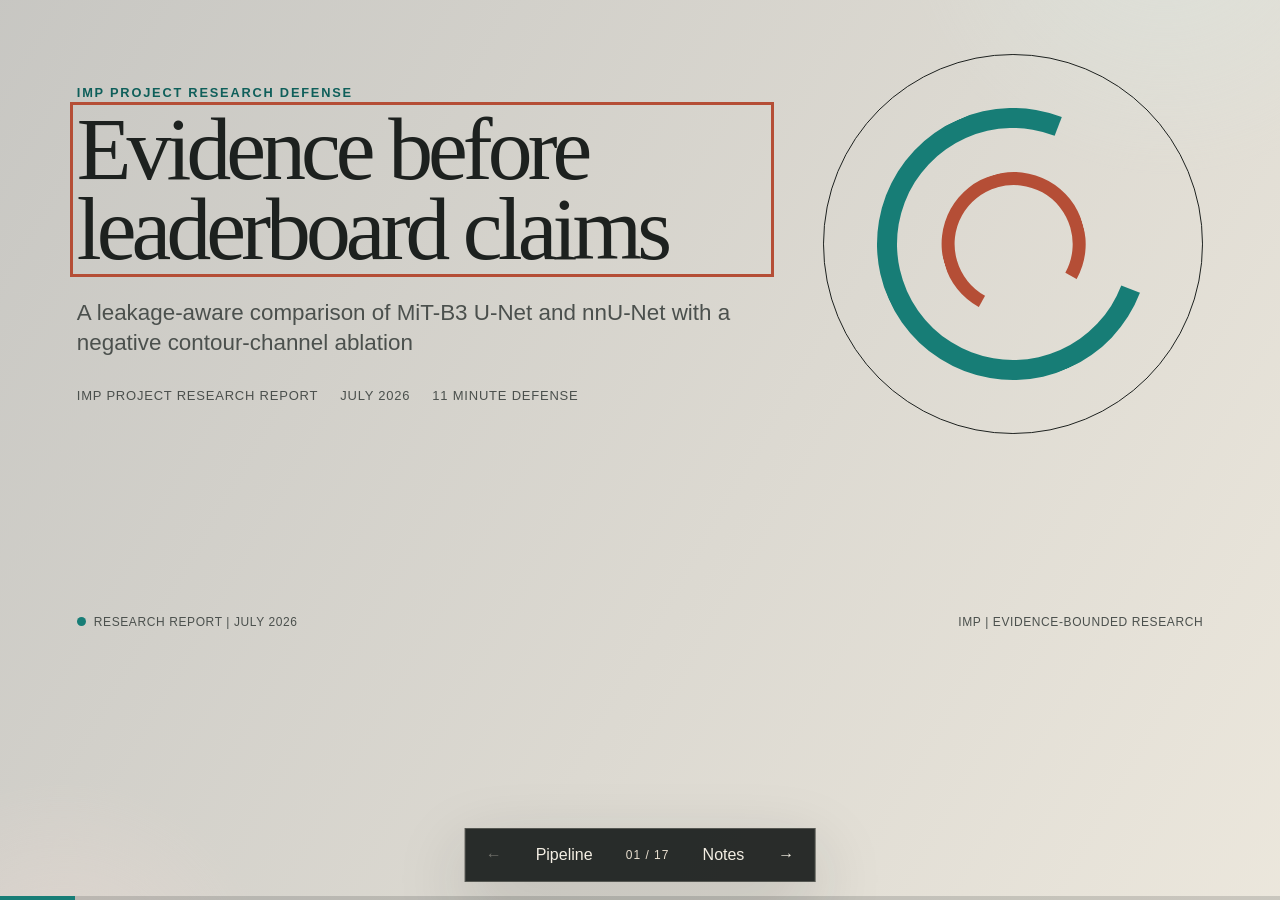
==== commit 3061cb1d: "feat: publish research demo scaffold Keep RQ1-v2 pending and private artifacts out of GitHub. Add th" ====
--- a/outputs/imp-lesion-evidence-defense.html
+++ b/outputs/imp-lesion-evidence-defense.html
@@ -559,6 +559,46 @@
   color: var(--ivory);
 }
 
+.challenge-stage {
+  display: grid;
+  grid-template-columns: repeat(3, minmax(0, 1fr));
+  gap: clamp(18px, 2.5vw, 36px);
+  align-items: stretch;
+}
+
+.challenge-card {
+  display: grid;
+  align-content: space-between;
+  gap: 28px;
+  min-height: min(38vh, 390px);
+  padding: clamp(22px, 2.7vw, 38px);
+  border-top: 5px solid var(--teal);
+  border-bottom: 1px solid var(--line);
+  background: rgba(255, 253, 248, 0.48);
+}
+
+.challenge-card:nth-child(2) {
+  border-top-color: var(--ink);
+}
+
+.challenge-card:nth-child(3) {
+  border-top-color: var(--rust);
+}
+
+.challenge-label {
+  margin: 0;
+  font-size: 13px;
+  letter-spacing: 0.12em;
+  text-transform: uppercase;
+}
+
+.challenge-copy {
+  margin: 0;
+  font-family: var(--headline);
+  font-size: clamp(21px, 2vw, 31px);
+  line-height: 1.22;
+}
+
 .system-comparison {
   display: grid;
   grid-template-columns: 1fr 1fr;
@@ -685,6 +725,32 @@
 
 .demo-stage img {
   max-height: 47vh;
+}
+
+.demo-row-frame {
+  width: 100%;
+  height: min(34vh, 320px);
+  overflow: hidden;
+  border: 1px solid var(--line);
+  background: #fff;
+}
+
+.demo-row-image {
+  display: block;
+  width: 100% !important;
+  height: 100% !important;
+  max-height: none !important;
+  object-fit: cover;
+  object-position: center 50%;
+  border: 0 !important;
+}
+
+.demo-boundary {
+  margin: 0;
+  color: var(--rust-deep);
+  font-size: 13px;
+  font-weight: 800;
+  letter-spacing: 0.01em;
 }
 
 .demo-action {
@@ -921,6 +987,7 @@
   .contamination-stage,
   .question-stage,
   .figure-stage,
+  .challenge-stage,
   .conclusion-stage {
     grid-template-columns: 1fr;
     gap: 25px;
@@ -1080,21 +1147,498 @@
 </head>
 <body>
   <a class="skip-link" href="#deck">Skip to presentation</a>
-  <main id="deck" class="deck" aria-live="polite" aria-busy="true">
+  <main id="deck" class="deck" data-route="core-defense" data-presenter-route="s01-title,s02-leakage,s03-questions,s04-pipeline,s05-data,s06-models,s07-validation,s08-ablation-design,s09-negative-result,s10-demo,s16-reproducibility,s17-conclusion" aria-live="polite" aria-busy="true">
     <div class="ambient ambient-a" aria-hidden="true"></div>
     <div class="ambient ambient-b" aria-hidden="true"></div>
+    <script id="deck-content" type="application/json">
+{
+  "meta": {
+    "author": "IMP Project Research Report",
+    "date": "July 2026",
+    "default_demo_url": "http://127.0.0.1:7860",
+    "duration_minutes": 11,
+    "language": "English",
+    "non_clinical_notice": "Non-clinical research demo. Segmentation output is not a diagnosis.",
+    "presenter_route": [
+      "s01-title",
+      "s02-leakage",
+      "s03-questions",
+      "s04-pipeline",
+      "s05-data",
+      "s06-models",
+      "s07-validation",
+      "s08-ablation-design",
+      "s09-negative-result",
+      "s10-demo",
+      "s16-reproducibility",
+      "s17-conclusion"
+    ],
+    "subtitle": "A leakage-aware comparison of MiT-B3 U-Net and nnU-Net with a negative contour-channel ablation",
+    "title": "Evidence Before Leaderboards"
+  },
+  "pipeline": [
+    {
+      "id": "data-audit",
+      "label": "Data Audit",
+      "target": "s05-data",
+      "tone": "teal"
+    },
+    {
+      "id": "preprocessing",
+      "label": "Preprocessing",
+      "target": "s06-models",
+      "tone": "sand"
+    },
+    {
+      "id": "models",
+      "label": "Models",
+      "target": "s06-models",
+      "tone": "graphite"
+    },
+    {
+      "id": "robust-evaluation",
+      "label": "Robust Evaluation",
+      "target": "s07-validation",
+      "tone": "teal"
+    },
+    {
+      "id": "loop206-ablation",
+      "label": "Loop206 Ablation",
+      "target": "s08-ablation-design",
+      "tone": "rust"
+    },
+    {
+      "id": "evidence-demo",
+      "label": "Evidence-bound Demo",
+      "target": "s10-demo",
+      "tone": "teal"
+    }
+  ],
+  "release_comparisons": [
+    {
+      "claim_policy": "protected_validation_descriptive",
+      "id": "paper_rq1",
+      "left_model_id": "L191-C0-clean-v3-IMP-control",
+      "right_model_id": "L192-nnUNet-v2-raw-100ep",
+      "scope": "adaptive-development validation, descriptive only"
+    },
+    {
+      "claim_policy": "train_screen_ablation",
+      "id": "paper_rq2",
+      "left_model_id": "L206-control-s206",
+      "right_model_id": "L206-contour-channel-s206",
+      "scope": "matched Loop206 train-screen ablation"
+    }
+  ],
+  "release_manifest_sha256": "435606d5adc296be57405c65a9c725af3dff96c15f9aabf7ac0924d06387a264",
+  "slides": [
+    {
+      "body": [
+        "MiT-B3 U-Net versus nnU-Net v2",
+        "Negative contour-channel ablation",
+        "Protected test remains sealed; this is not state of the art"
+      ],
+      "claim": "A repaired evidence contract turns a contaminated benchmark and a failed hypothesis into defensible research.",
+      "evidence_label": "research report | July 2026",
+      "id": "s01-title",
+      "kicker": "IMP PROJECT RESEARCH DEFENSE",
+      "notes": [
+        "Open with the tension: a high Dice score is not useful when the evidence contract is broken.",
+        "State that this talk values what the evidence supports, including a negative result.",
+        "Do not describe the system as clinical or state of the art."
+      ],
+      "title": "Evidence before leaderboard claims",
+      "visual": "title"
+    },
+    {
+      "body": [
+        "Patient overlap violates independent patient-level interpretation.",
+        "Old test-v2 values remain visible only as contamination-aware history.",
+        "The repair starts with identity groups, not model tuning."
+      ],
+      "claim": "Three patient identities and 13 rows crossed legacy split boundaries, so the old leaderboard became historical evidence rather than a scientific ranking.",
+      "evidence_label": "legacy_patient_contaminated",
+      "id": "s02-leakage",
+      "kicker": "WHY THE STUDY NEEDED REPAIR",
+      "metrics": [
+        {
+          "label": "crossing patient IDs",
+          "value": "3"
+        },
+        {
+          "label": "cross-boundary rows",
+          "value": "13"
+        }
+      ],
+      "notes": [
+        "Explain that leakage is a scientific design defect, not a cosmetic caveat.",
+        "Do not compare legacy model scores as if they were independent test results.",
+        "Use this slide to motivate the evidence hierarchy."
+      ],
+      "title": "Leakage changed the meaning of every favorable score",
+      "visual": "contamination"
+    },
+    {
+      "body": [
+        "RQ1: How do complete MiT-B3 and nnU-Net systems trade overlap, boundary quality, precision, and recall?",
+        "RQ2: Does a saliency-constrained contour channel improve a matched MiT-B3 control?",
+        "Decision rule: reject claims that exceed their partition, seed, or metric contract."
+      ],
+      "claim": "The architecture comparison and the contour-channel ablation answer different questions and must not be collapsed into one ranking.",
+      "evidence_label": "adaptive development-validation + train_screen",
+      "id": "s03-questions",
+      "kicker": "BOUNDED RESEARCH QUESTIONS",
+      "notes": [
+        "Keep the architecture comparison descriptive because it has one recorded run per system.",
+        "Describe Loop206 as a controlled train-screen ablation with three selected seeds.",
+        "Transition to the interactive pipeline as the map of the evidence flow."
+      ],
+      "title": "Two hypotheses, two evidence classes",
+      "visual": "questions"
+    },
+    {
+      "body": [
+        "Choose a module below.",
+        "Press Escape from any detail slide to return here."
+      ],
+      "claim": "Every model output passes through data, protocol, metric, and claim gates before it reaches the paper or demo.",
+      "evidence_label": "interactive evidence pipeline",
+      "id": "s04-pipeline",
+      "kicker": "CLICK A MODULE TO INSPECT IT",
+      "notes": [
+        "Use this slide nonlinearly: select the module that best matches the audience question.",
+        "For the default talk, visit modules from left to right.",
+        "The pipeline is a navigation spine, not a decorative architecture diagram."
+      ],
+      "title": "The claim can only be as strong as its weakest evidence boundary",
+      "visual": "pipeline"
+    },
+    {
+      "body": [
+        "2,008 training images",
+        "431 adaptive development-validation images",
+        "430 sealed test images",
+        "Identity, exact duplicate, perceptual duplicate, and split-group checks"
+      ],
+      "claim": "The leakage-audited manifest contains 2,869 images with no detected cross-split identity-group overlap.",
+      "evidence_label": "dataset audit | protected test sealed",
+      "id": "s05-data",
+      "kicker": "MODULE 01 | DATA AUDIT",
+      "metrics": [
+        {
+          "label": "train",
+          "value": "2,008"
+        },
+        {
+          "label": "validation",
+          "value": "431"
+        },
+        {
+          "label": "sealed test",
+          "value": "430"
+        }
+      ],
+      "notes": [
+        "Say no detected overlap, not proof of no hidden biological relationship.",
+        "Clarify that validation was already opened and used adaptively.",
+        "The 430-row test partition remains sealed."
+      ],
+      "title": "Clean-v3 repairs identity leakage before model comparison",
+      "visual": "data"
+    },
+    {
+      "body": [
+        "IMP control: LAB-luminance CLAHE, percentile stretch, median filter, MiT-B3 U-Net.",
+        "nnU-Net v2: raw RGB, generated plans, 2D self-configuring pipeline.",
+        "Resolution, decoder, loss, augmentation, and policy all differ.",
+        "The result cannot identify which component causes the observed difference."
+      ],
+      "claim": "MiT-B3 uses a fixed preprocessing-aware 384x384 pipeline; nnU-Net v2 uses raw RGB and a self-configuring 256x256 system.",
+      "evidence_label": "adaptive development-validation | older geometry contract",
+      "id": "s06-models",
+      "kicker": "MODULES 02-03 | PREPROCESSING + MODELS",
+      "notes": [
+        "Avoid calling this a controlled architecture ablation.",
+        "Explain that nnU-Net is a strong system-level baseline.",
+        "Mention the historical geometry mismatch as a limitation, not a hidden footnote."
+      ],
+      "title": "The comparison is between complete systems, not isolated encoders",
+      "visual": "models"
+    },
+    {
+      "body": [
+        "No paired confidence interval is available.",
+        "Validation informed iterative development and promotion decisions.",
+        "The correct conclusion is descriptive and contract-specific."
+      ],
+      "claim": "On adaptive development-validation, nnU-Net v2 has higher robust Dice and boundary F1 point estimates; MiT-B3 retains slightly higher precision.",
+      "evidence_label": "adaptive development-validation | single run | selection-optimistic",
+      "id": "s07-validation",
+      "kicker": "MODULE 04 | ROBUST EVALUATION",
+      "metrics": [
+        {
+          "label": "MiT-B3 robust Dice",
+          "value": "0.8959"
+        },
+        {
+          "label": "nnU-Net robust Dice",
+          "value": "0.9019"
+        },
+        {
+          "label": "MiT-B3 BF1",
+          "value": "0.4145"
+        },
+        {
+          "label": "nnU-Net BF1",
+          "value": "0.4369"
+        }
+      ],
+      "notes": [
+        "Read the values as recorded point estimates.",
+        "Do not say statistically significant, superior, or test performance.",
+        "Use the precision direction to show that metric trade-offs matter."
+      ],
+      "title": "nnU-Net records higher point estimates, not statistical superiority",
+      "visual": "validation"
+    },
+    {
+      "body": [
+        "308 fit groups; 76 train-screen holdout groups",
+        "Three selected seeds and three preregistered views",
+        "20 epochs per matched arm",
+        "Cluster bootstrap resamples groups after averaging seeds and views"
+      ],
+      "claim": "Control and candidate share architecture, preprocessing, seeds, budget, and loss; only the zero versus contour channel changes.",
+      "evidence_label": "train_screen | three selected seeds | 76 groups",
+      "id": "s08-ablation-design",
+      "kicker": "MODULE 05 | LOOP206 DESIGN",
+      "metrics": [
+        {
+          "label": "fit groups",
+          "value": "308"
+        },
+        {
+          "label": "holdout groups",
+          "value": "76"
+        },
+        {
+          "label": "paired seeds",
+          "value": "3"
+        }
+      ],
+      "notes": [
+        "This is the stronger causal comparison because the arms are matched.",
+        "The interval is conditional on the selected seeds and does not estimate seed-selection uncertainty.",
+        "No protected image or mask participates in fitting, thresholding, selection, or evaluation."
+      ],
+      "title": "Loop206 isolates one intervention: the fourth input channel",
+      "visual": "ablation"
+    },
+    {
+      "body": [
+        "Robust Dice: -0.0313, CI [-0.0491, -0.0156]",
+        "Boundary F1: -0.0147, CI [-0.0308, 0.0010]",
+        "Per-seed directions: unavailable in the authorized paper evidence.",
+        "The candidate is rejected before protected evaluation."
+      ],
+      "claim": "Seed-and-view-averaged robust Dice changes by -0.0313; its conditional 95% interval lies entirely below zero.",
+      "evidence_label": "train_screen | conditional on the selected seeds",
+      "id": "s09-negative-result",
+      "kicker": "MODULE 05 | DECISION",
+      "notes": [
+        "Pause on the negative result: it is the main controlled finding.",
+        "Do not generalize from this binary contour mechanism to all boundary methods.",
+        "Explain that a failed preregistered gate prevents expensive protected-test fishing."
+      ],
+      "title": "The contour channel fails the primary gate",
+      "visual": "loop206-delta"
+    },
+    {
+      "body": [
+        "Live public/synthetic RGB: L206-control-s206, then reconstructed L192-nnUNet-v2-raw-100ep",
+        "Two public samples are illustrative: no ground truth, accuracy, or generalization claim; receipts are eligible only after a successful dual run, and no canonical live receipt is included.",
+        "Both public samples were included in Clean-v3 training for L192; both were excluded from the L206 308-group fit and are part of its 76-group train-screen holdout.",
+        "Audited fixed samples separately compare L206-control-s206 zero channel with L206-contour-channel-s206 contour channel",
+        "illustrative fixed-cache examples; not protected-test evidence",
+        "Live lane state: ground_truth_not_loaded; no protected ground truth is loaded.",
+        "Non-clinical research demo; not a diagnosis"
+      ],
+      "claim": "Live public/synthetic RGB runs L206-control-s206 then reconstructed L192 nnU-Net; audited fixed samples compare the two Loop206 arms. Live output is not paper RQ1.",
+      "evidence_label": "live public/synthetic illustrative lane + audited fixed L206 lane | non-clinical",
+      "id": "s10-demo",
+      "kicker": "MODULE 06 | EVIDENCE-BOUND DEMO",
+      "live_ground_truth_state": "ground_truth_not_loaded",
+      "metrics": [
+        {
+          "label": "public samples",
+          "value": "2"
+        },
+        {
+          "label": "live claim scope",
+          "value": "illustrative"
+        }
+      ],
+      "notes": [
+        "Open the live dual lane only after local preflight passes; it chains L206 control and reconstructed L192 on the same public/synthetic RGB.",
+        "Two public samples are illustrative only: show masks, never ground truth, accuracy, or generalization; receipts are eligible only after a successful dual run, and no canonical live receipt is included.",
+        "Disclose asymmetric training exposure for both public samples: included in Clean-v3 L192 training, excluded from the L206 308-group fit, and in its 76-group train-screen holdout.",
+        "Keep audited fixed L206 zero-versus-contour evidence separate from the live lane; it is not paper RQ1.",
+        "Keep the non-clinical warning visible."
+      ],
+      "title": "Two demo lanes answer different questions",
+      "visual": "qualitative-demo"
+    },
+    {
+      "body": [],
+      "challenge": {
+        "limitation": "Audits reduce detectable leakage; they do not prove every hidden relationship is absent.",
+        "problem": "Leakage can make a validation split look more independent than it is.",
+        "response": "Audit identity groups and split assignments before interpreting model scores."
+      },
+      "claim": "A polished score cannot rescue a patient split whose identities cross evaluation boundaries.",
+      "evidence_label": "challenge | leakage and split validity",
+      "id": "s11-challenge-leakage",
+      "kicker": "CHALLENGE 01 | LEAKAGE",
+      "notes": [
+        "Defense question: what evidence supports split validity before any model comparison?",
+        "Keep the distinction between detectable overlap and proof of no hidden relationship explicit."
+      ],
+      "title": "Can a clean score survive an invalid split?",
+      "visual": "challenge"
+    },
+    {
+      "body": [],
+      "challenge": {
+        "limitation": "A system comparison cannot identify which individual component caused a difference.",
+        "problem": "Complete systems can differ in preprocessing, resolution, geometry, loss, and inference policy.",
+        "response": "Describe the comparison as system-level, then use matched arms for a causal geometry-preserving test."
+      },
+      "claim": "A fair comparison needs its system differences and geometry contract stated before its ranking is discussed.",
+      "evidence_label": "challenge | fair comparison and geometry",
+      "id": "s12-challenge-fairness",
+      "kicker": "CHALLENGE 02 | FAIRNESS",
+      "notes": [
+        "Defense question: which comparison is descriptive, and which isolates one intervention?",
+        "Do not turn a system-level comparison into an encoder-only conclusion."
+      ],
+      "title": "What makes a comparison fair enough to interpret?",
+      "visual": "challenge"
+    },
+    {
+      "body": [],
+      "challenge": {
+        "limitation": "Recorded evidence has no paired confidence interval for the architecture comparison.",
+        "problem": "Repeated development choices can make validation point estimates selection-optimistic.",
+        "response": "Label uncertainty, report the available interval, and keep the protected test sealed."
+      },
+      "claim": "Adaptive validation supports development decisions, not a certainty claim about unseen performance.",
+      "evidence_label": "challenge | uncertainty and adaptive validation",
+      "id": "s13-challenge-uncertainty",
+      "kicker": "CHALLENGE 03 | UNCERTAINTY",
+      "notes": [
+        "Defense question: why is the architecture result descriptive rather than a superiority claim?",
+        "Separate selected-seed uncertainty from the conditional Loop206 interval."
+      ],
+      "title": "How much certainty can adaptive validation support?",
+      "visual": "challenge"
+    },
+    {
+      "body": [],
+      "challenge": {
+        "limitation": "The demo does not establish paper RQ1 or a canonical live receipt.",
+        "problem": "A convincing visual demo can be mistaken for accuracy or generalization evidence.",
+        "response": "Keep illustrative live outputs separate from audited fixed comparisons and state their scope."
+      },
+      "claim": "A demo earns trust by showing only the lane, inputs, and claims its evidence contract authorizes.",
+      "evidence_label": "challenge | demo trust",
+      "id": "s14-challenge-demo",
+      "kicker": "CHALLENGE 04 | DEMO TRUST",
+      "notes": [
+        "Defense question: which lane is illustrative, and which lane is audited fixed evidence?",
+        "Keep the non-clinical notice and no-generalization boundary visible."
+      ],
+      "title": "When should an interactive demo be trusted?",
+      "visual": "challenge"
+    },
+    {
+      "body": [],
+      "challenge": {
+        "limitation": "Missing code, configurations, and predictions prevent full experiment reproduction.",
+        "problem": "Hash-bound release artifacts do not make incomplete historical training runs clone-runnable.",
+        "response": "Verify available source bytes in the strict local audit and document deployment boundaries."
+      },
+      "claim": "Reproducibility is strongest when deployment checks distinguish verified artifacts from unavailable historical experiments.",
+      "evidence_label": "challenge | reproducibility and deployment",
+      "id": "s15-challenge-repro",
+      "kicker": "CHALLENGE 05 | REPRODUCIBILITY",
+      "notes": [
+        "Defense question: what is hash-bound, and what remains unavailable for a clone-runnable experiment?",
+        "Describe deployment verification separately from original-runtime equivalence."
+      ],
+      "title": "What can a reproducible deployment actually prove?",
+      "visual": "challenge"
+    },
+    {
+      "body": [
+        "Recorded claims are digest-recorded; source bytes are verified only in the strict local audit: release manifest, tables, figures, PDF, model IDs, and source reports.",
+        "Full historical experiments are not clone-runnable: Loop191/192 training code, configs, and paired predictions are incomplete.",
+        "The Loop192 runtime is reconstructed; startup checks bind runtime identity without proving original equivalence.",
+        "RQ1-v2 remains pending/unverified until P1; full E2E evidence is not established."
+      ],
+      "claim": "Recorded claims are digest-recorded; source bytes are verified only in the strict local audit, while missing historical training artifacts keep full experiments from being clone-runnable.",
+      "evidence_label": "hash-bound release | protected test remains sealed",
+      "id": "s16-reproducibility",
+      "kicker": "REPRODUCIBILITY + LIMITS",
+      "notes": [
+        "Separate digest-recorded claims from source-byte verification, which is available only in the strict local audit, and from reproduction of complete historical experiments.",
+        "Name the reconstructed Loop192 runtime; do not imply original-runtime equivalence or E2E validation.",
+        "RQ1-v2 is pending/unverified until P1. Keep protected test and non-clinical limits explicit."
+      ],
+      "title": "Artifacts are hash-bound; full experiments are not clone-runnable",
+      "visual": "reproducibility"
+    },
+    {
+      "body": [
+        "Repair leakage before optimizing models.",
+        "Use strong system baselines without hiding contract differences.",
+        "Publish negative ablations when they reject a mechanism.",
+        "Next: reproduce both systems under one geometry contract before any protected test."
+      ],
+      "claim": "nnU-Net records higher development-validation point estimates, the hard contour prior fails its matched train-screen gate, and no protected-test or state-of-the-art claim is authorized.",
+      "evidence_label": "scientific_sota_status = not_established",
+      "id": "s17-conclusion",
+      "kicker": "DEFENSIBLE TAKEAWAY",
+      "notes": [
+        "Resolve the opening tension: evidence discipline prevented a false leaderboard claim.",
+        "End on the next defensible experiment, not a generic thank-you slide.",
+        "Invite questions about evidence boundaries, the matched ablation, or the demo."
+      ],
+      "title": "A narrower conclusion is the stronger scientific result",
+      "visual": "conclusion"
+    }
+  ]
+}
+
+    </script>
     <div id="slides" class="slides"></div>
 
     <nav class="controls" aria-label="Presentation controls">
       <button id="previous" class="control-button" type="button" aria-label="Previous slide">←</button>
       <button id="pipeline" class="control-button control-button-wide" type="button">Pipeline</button>
-      <span id="counter" class="counter" aria-label="Current slide">01 / 12</span>
+      <span id="counter" class="counter" aria-label="Current slide">01 / 17</span>
       <button id="notes-toggle" class="control-button control-button-wide" type="button" aria-expanded="false">Notes</button>
       <button id="next" class="control-button" type="button" aria-label="Next slide">→</button>
     </nav>
 
     <div class="progress" aria-hidden="true"><span id="progress-bar"></span></div>
   </main>
+
+  <noscript>
+    <div class="load-error" role="alert">
+      <strong>JavaScript is required.</strong>
+      <span>Enable JavaScript to load the interactive presentation.</span>
+    </div>
+  </noscript>
 
   <aside id="notes-panel" class="notes-panel" aria-label="Speaker notes" hidden>
     <div class="notes-header">
@@ -1106,7 +1650,7 @@
 
   <div id="load-error" class="load-error" role="alert" hidden>
     <strong>Deck could not load.</strong>
-    <span>Serve this directory over HTTP so the evidence contract can be read.</span>
+    <span>Portable file: verify that the transfer completed and reopen it. Development source: serve this directory over HTTP.</span>
   </div>
 
   <script>
@@ -1116,9 +1660,16 @@
   content: null,
   slides: [],
   currentIndex: 0,
+  presenterRoute: [],
   notesOpen: false,
   focusNode: null,
 };
+
+const DEFAULT_PRESENTER_ROUTE = [
+  "s01-title", "s02-leakage", "s03-questions", "s04-pipeline",
+  "s05-data", "s06-models", "s07-validation", "s08-ablation-design",
+  "s09-negative-result", "s10-demo", "s16-reproducibility", "s17-conclusion",
+];
 
 const slidesRoot = document.getElementById("slides");
 const deckRoot = document.getElementById("deck");
@@ -1261,7 +1812,7 @@
   questions.forEach((question, index) => {
     const column = element("section", "question-column");
     column.append(element("span", "question-index", `0${index + 1}`));
-    column.append(element("p", "", question.replace(/^RQ\d:\s*/, "")));
+    column.append(element("p", "", question.replace(/^RQ[0-9]+: */, "")));
     stage.append(column);
   });
   return stage;
@@ -1405,19 +1956,39 @@
   const stage = element("div", "detail-stage");
   stage.append(createBreadcrumb(slideData.id));
   const figure = element("div", "figure-stage demo-stage");
-  const image = element("img", "");
-  image.src = "[data-uri]